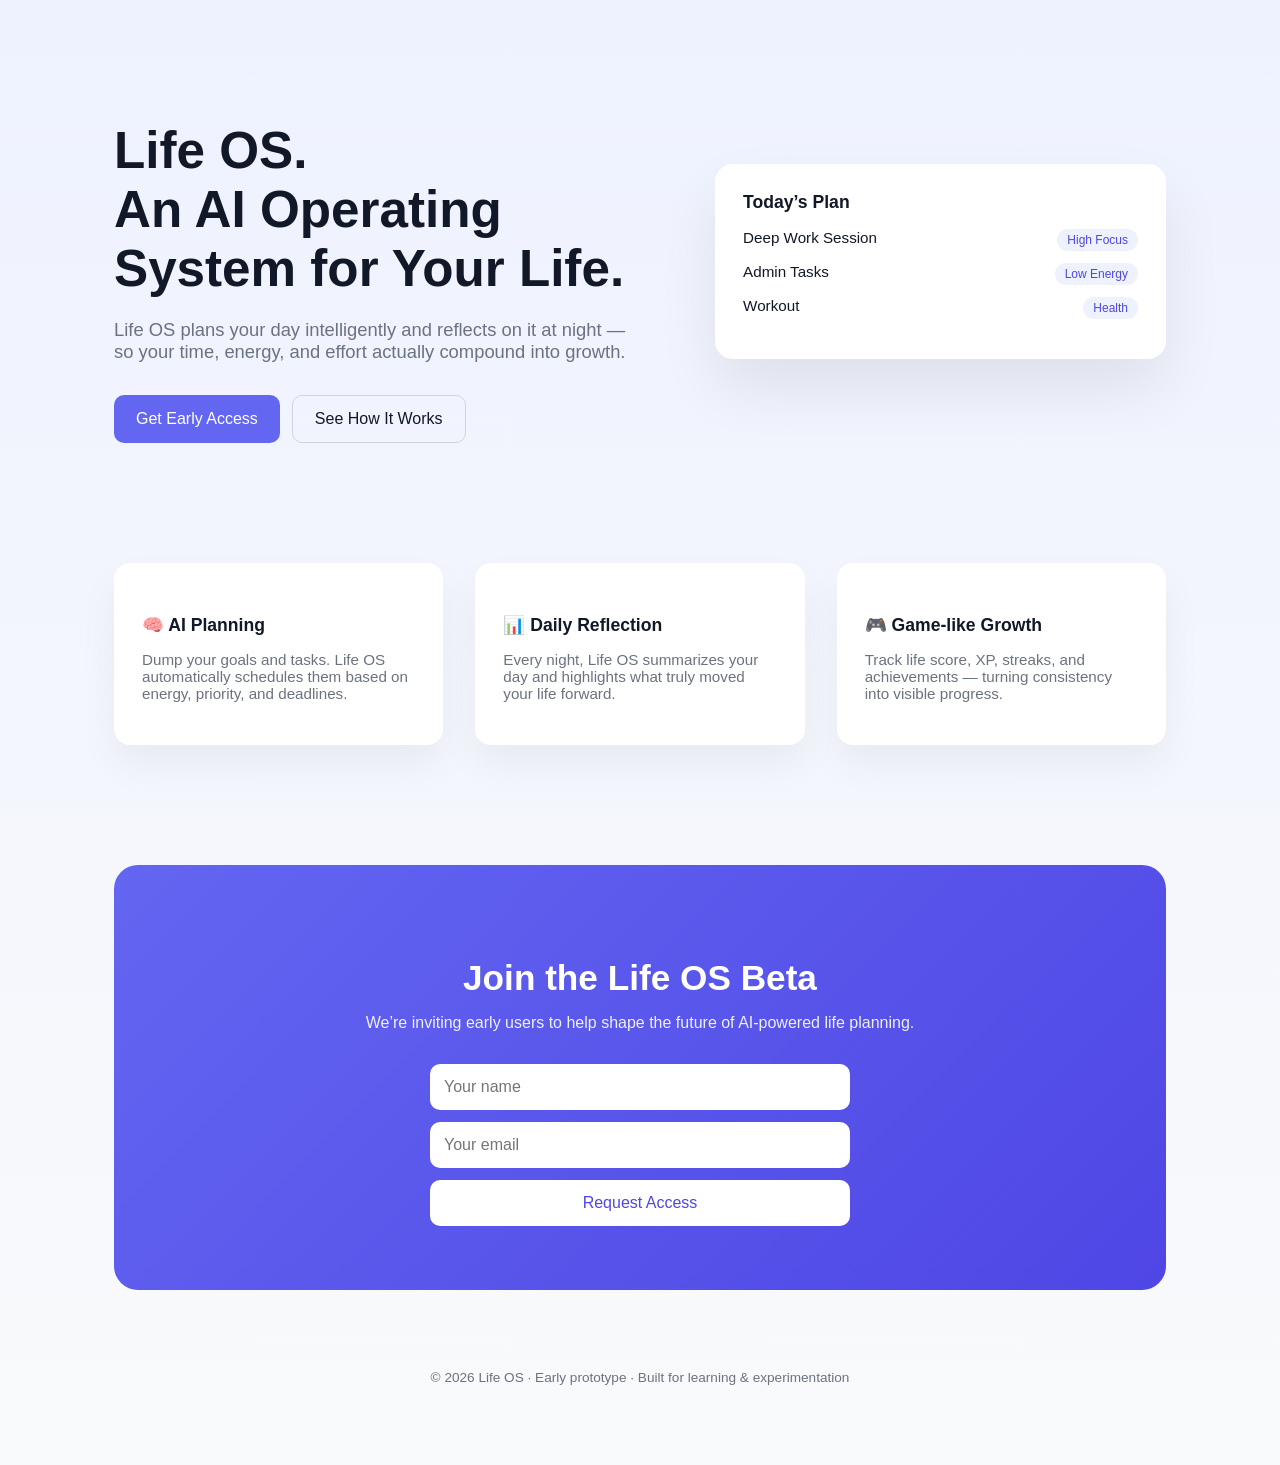
==== index.html @ cc6b36b6 "add index" ====
<!DOCTYPE html>
<html lang="en">

<head>
    <meta charset="UTF-8" />
    <title>Life OS — AI Life Operating System</title>
    <meta name="viewport" content="width=device-width, initial-scale=1.0" />

    <style>
        :root {
            --primary: #6366f1;
            --primary-dark: #4f46e5;
            --bg: #f9fafb;
            --text: #111827;
            --muted: #6b7280;
            --card: #ffffff;
        }

        * {
            box-sizing: border-box;
        }

        body {
            margin: 0;
            font-family: -apple-system, BlinkMacSystemFont, "Segoe UI", Roboto, sans-serif;
            background: linear-gradient(180deg, #eef2ff, #f9fafb);
            color: var(--text);
        }

        .container {
            max-width: 1100px;
            margin: 0 auto;
            padding: 80px 24px;
        }

        /* ---------- HERO ---------- */

        .hero {
            display: grid;
            grid-template-columns: 1.2fr 1fr;
            gap: 60px;
            align-items: center;
            margin-bottom: 120px;
        }

        .hero h1 {
            font-size: 3.2rem;
            line-height: 1.15;
            margin-bottom: 20px;
        }

        .hero p {
            font-size: 1.15rem;
            color: var(--muted);
            margin-bottom: 32px;
            max-width: 520px;
        }

        .cta {
            display: flex;
            gap: 12px;
            flex-wrap: wrap;
        }

        .btn-primary {
            background: var(--primary);
            color: white;
            border: none;
            padding: 14px 22px;
            font-size: 1rem;
            border-radius: 10px;
            cursor: pointer;
        }

        .btn-primary:hover {
            background: var(--primary-dark);
        }

        .btn-secondary {
            background: transparent;
            border: 1px solid #d1d5db;
            padding: 14px 22px;
            font-size: 1rem;
            border-radius: 10px;
            color: var(--text);
        }

        /* ---------- HERO CARD ---------- */

        .preview {
            background: var(--card);
            border-radius: 18px;
            padding: 28px;
            box-shadow: 0 30px 60px rgba(0, 0, 0, 0.08);
        }

        .preview h3 {
            margin: 0 0 16px;
            font-size: 1.1rem;
        }

        .preview-item {
            display: flex;
            justify-content: space-between;
            margin-bottom: 12px;
            font-size: 0.95rem;
        }

        .badge {
            background: #eef2ff;
            color: var(--primary-dark);
            padding: 4px 10px;
            border-radius: 999px;
            font-size: 0.75rem;
        }

        /* ---------- FEATURES ---------- */

        .features {
            display: grid;
            grid-template-columns: repeat(3, 1fr);
            gap: 32px;
            margin-bottom: 120px;
        }

        .feature {
            background: var(--card);
            border-radius: 16px;
            padding: 28px;
            box-shadow: 0 20px 40px rgba(0, 0, 0, 0.05);
        }

        .feature h4 {
            margin-bottom: 12px;
            font-size: 1.1rem;
        }

        .feature p {
            color: var(--muted);
            font-size: 0.95rem;
        }

        /* ---------- SIGNUP ---------- */

        .signup {
            background: linear-gradient(135deg, var(--primary), var(--primary-dark));
            border-radius: 24px;
            padding: 64px 32px;
            color: white;
            text-align: center;
        }

        .signup h2 {
            font-size: 2.2rem;
            margin-bottom: 12px;
        }

        .signup p {
            opacity: 0.9;
            margin-bottom: 32px;
        }

        form {
            max-width: 420px;
            margin: 0 auto;
            display: grid;
            gap: 12px;
        }

        input {
            padding: 14px;
            border-radius: 10px;
            border: none;
            font-size: 1rem;
        }

        .signup button {
            background: white;
            color: var(--primary-dark);
            border: none;
            padding: 14px;
            font-size: 1rem;
            border-radius: 10px;
            cursor: pointer;
        }

        footer {
            margin-top: 80px;
            text-align: center;
            font-size: 0.85rem;
            color: var(--muted);
        }

        /* ---------- RESPONSIVE ---------- */

        @media (max-width: 900px) {
            .hero {
                grid-template-columns: 1fr;
            }

            .features {
                grid-template-columns: 1fr;
            }

            .hero h1 {
                font-size: 2.4rem;
            }
        }
    </style>
</head>

<body>
    <div class="container">

        <!-- HERO -->
        <section class="hero">
            <div>
                <h1>Life OS.<br>An AI Operating System for Your Life.</h1>
                <p>
                    Life OS plans your day intelligently and reflects on it at night —
                    so your time, energy, and effort actually compound into growth.
                </p>
                <div class="cta">
                    <button class="btn-primary">Get Early Access</button>
                    <button class="btn-secondary">See How It Works</button>
                </div>
            </div>

            <div class="preview">
                <h3>Today’s Plan</h3>
                <div class="preview-item">
                    <span>Deep Work Session</span>
                    <span class="badge">High Focus</span>
                </div>
                <div class="preview-item">
                    <span>Admin Tasks</span>
                    <span class="badge">Low Energy</span>
                </div>
                <div class="preview-item">
                    <span>Workout</span>
                    <span class="badge">Health</span>
                </div>
            </div>
        </section>

        <!-- FEATURES -->
        <section class="features">
            <div class="feature">
                <h4>🧠 AI Planning</h4>
                <p>
                    Dump your goals and tasks. Life OS automatically schedules them
                    based on energy, priority, and deadlines.
                </p>
            </div>

            <div class="feature">
                <h4>📊 Daily Reflection</h4>
                <p>
                    Every night, Life OS summarizes your day and highlights what truly
                    moved your life forward.
                </p>
            </div>

            <div class="feature">
                <h4>🎮 Game-like Growth</h4>
                <p>
                    Track life score, XP, streaks, and achievements — turning consistency
                    into visible progress.
                </p>
            </div>
        </section>

        <!-- SIGNUP -->
        <section class="signup">
            <h2>Join the Life OS Beta</h2>
            <p>
                We’re inviting early users to help shape the future of AI-powered life planning.
            </p>

            <form>
                <input type="text" placeholder="Your name" required />
                <input type="email" placeholder="Your email" required />
                <button type="submit">Request Access</button>
            </form>
        </section>

        <footer>
            © 2026 Life OS · Early prototype · Built for learning & experimentation
        </footer>

    </div>
</body>

</html>
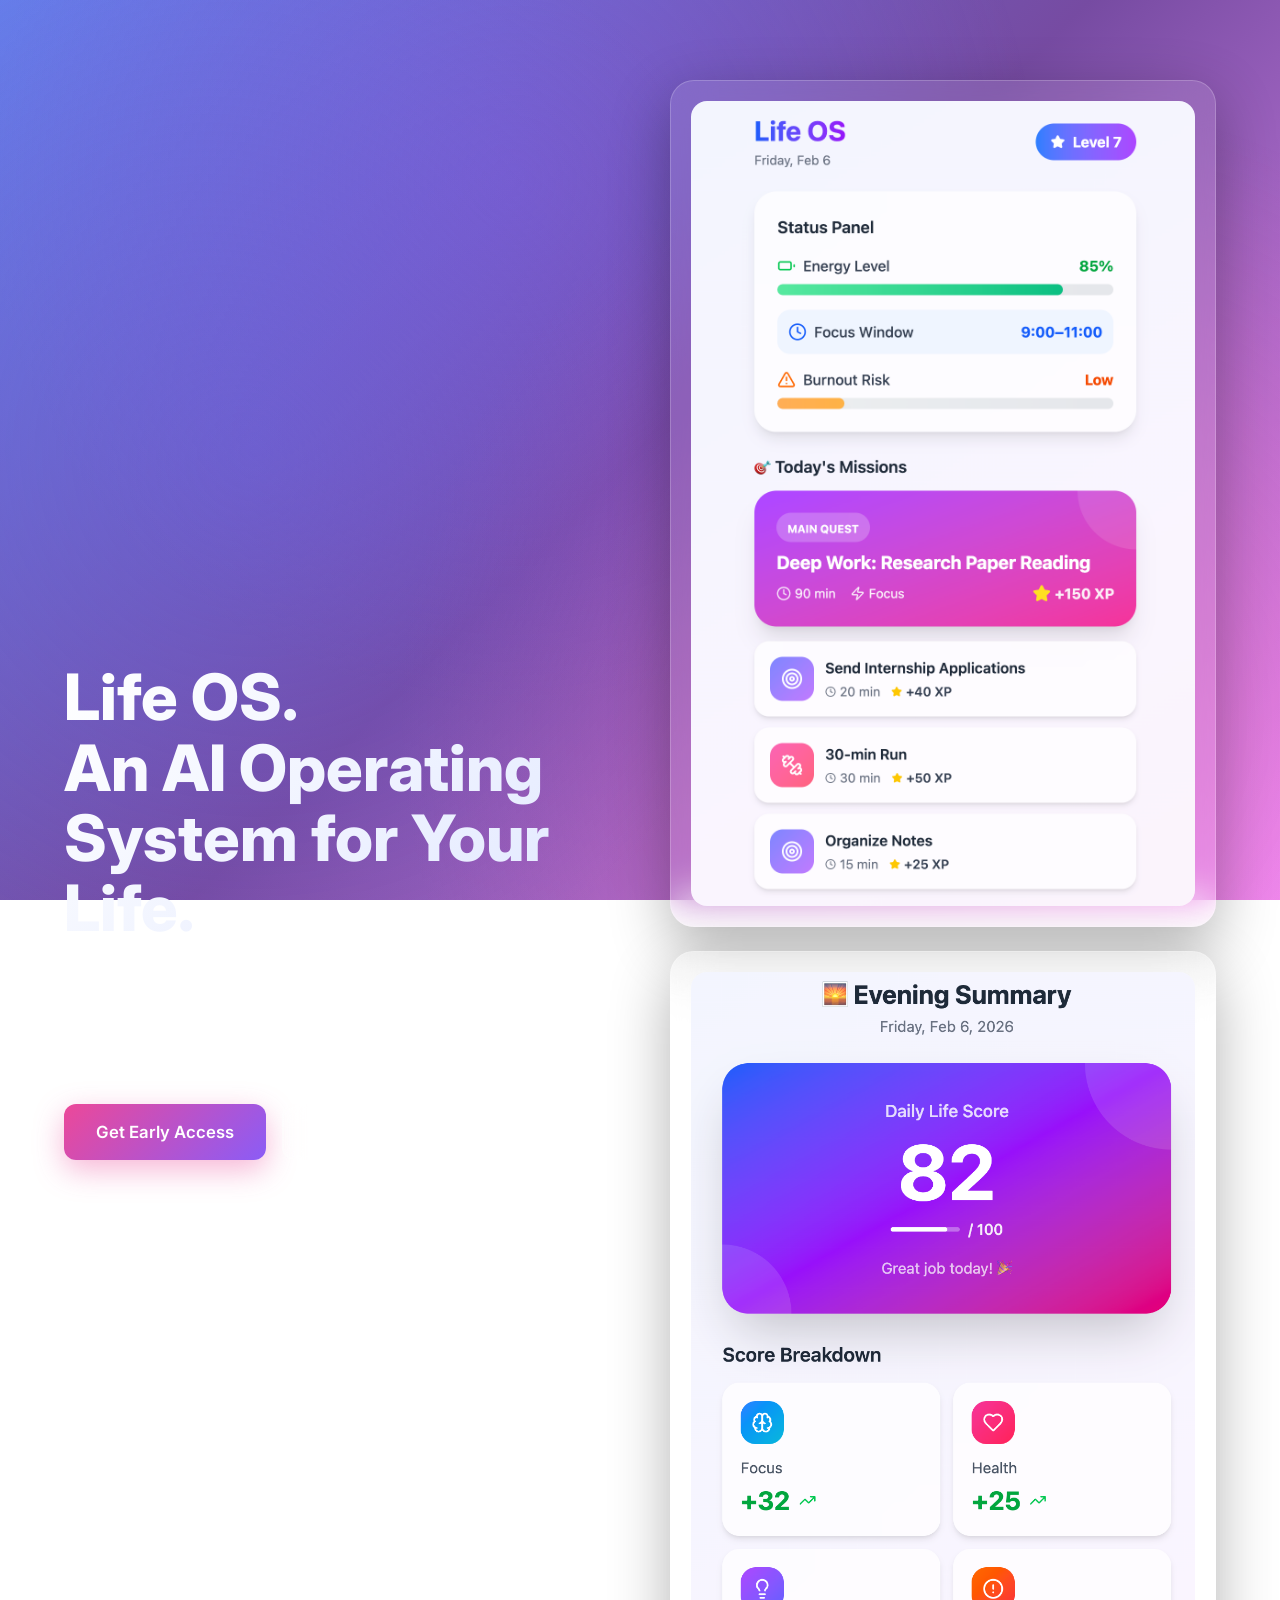
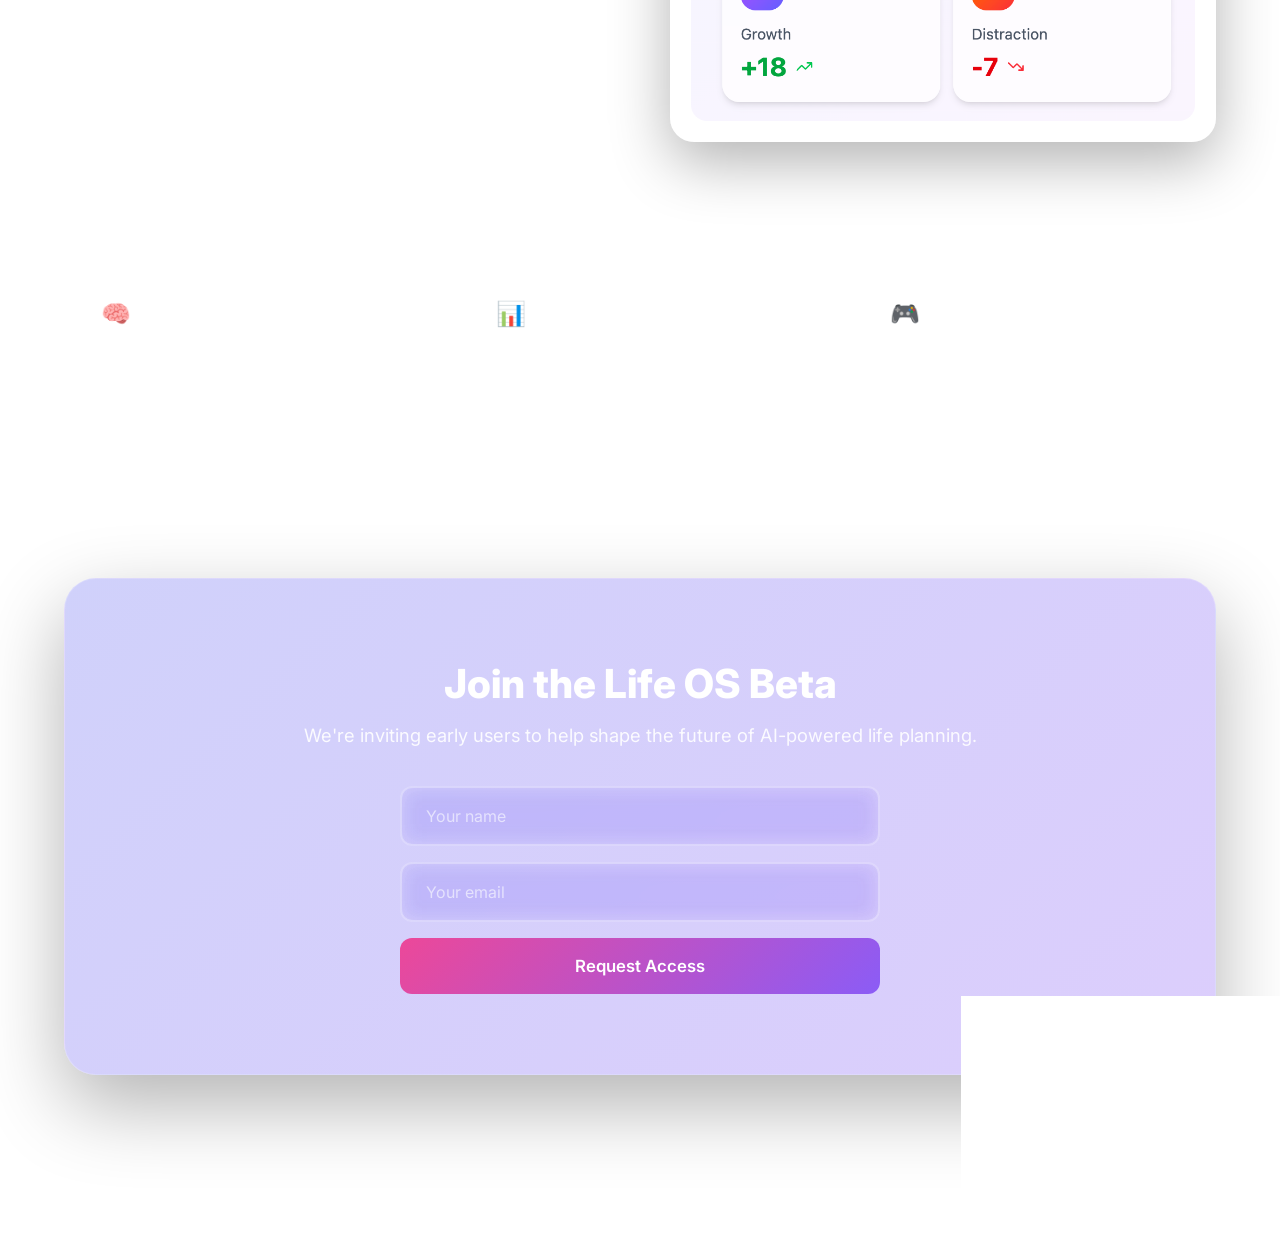
==== commit e3ee8e2f: "add 5" ====
--- a/index.html
+++ b/index.html
@@ -5,117 +5,158 @@
     <meta charset="UTF-8" />
     <title>Life OS — AI Life Operating System</title>
     <meta name="viewport" content="width=device-width, initial-scale=1.0" />
+    <link rel="stylesheet" href="styles.css" />
 
     <style>
         :root {
             --primary: #6366f1;
             --primary-dark: #4f46e5;
-            --bg: #f9fafb;
-            --text: #111827;
-            --muted: #6b7280;
-            --card: #ffffff;
+            --accent: #ec4899;
+            --bg: #0f0f23;
+            --text: #ffffff;
+            --muted: #a1a1aa;
+            --card: #1a1a2e;
         }
 
         * {
             box-sizing: border-box;
+            margin: 0;
+            padding: 0;
         }
 
         body {
-            margin: 0;
-            font-family: -apple-system, BlinkMacSystemFont, "Segoe UI", Roboto, sans-serif;
-            background: linear-gradient(180deg, #eef2ff, #f9fafb);
+            font-family: 'Inter', -apple-system, BlinkMacSystemFont, "Segoe UI", Roboto, sans-serif;
+            background: linear-gradient(135deg, #667eea 0%, #764ba2 50%, #f093fb 100%);
+            background-attachment: fixed;
             color: var(--text);
+            overflow-x: hidden;
+        }
+
+        /* Animated Background Mesh */
+        .bg-mesh {
+            position: fixed;
+            top: 0;
+            left: 0;
+            width: 100%;
+            height: 100%;
+            background:
+                radial-gradient(circle at 20% 50%, rgba(99, 102, 241, 0.3) 0%, transparent 50%),
+                radial-gradient(circle at 80% 80%, rgba(236, 72, 153, 0.3) 0%, transparent 50%),
+                radial-gradient(circle at 40% 20%, rgba(139, 92, 246, 0.3) 0%, transparent 50%);
+            animation: float 20s ease-in-out infinite;
+            z-index: -1;
         }
 
         .container {
-            max-width: 1100px;
+            max-width: 1200px;
             margin: 0 auto;
             padding: 80px 24px;
-        }
-
-        /* ---------- HERO ---------- */
-
+            position: relative;
+            z-index: 1;
+        }
+
+        /* HERO SECTION */
         .hero {
             display: grid;
-            grid-template-columns: 1.2fr 1fr;
+            grid-template-columns: 1fr 1fr;
             gap: 60px;
             align-items: center;
             margin-bottom: 120px;
-        }
-
-        .hero h1 {
-            font-size: 3.2rem;
-            line-height: 1.15;
-            margin-bottom: 20px;
-        }
-
-        .hero p {
-            font-size: 1.15rem;
-            color: var(--muted);
-            margin-bottom: 32px;
-            max-width: 520px;
+            animation: fadeInUp 0.8s ease;
+        }
+
+        .hero-content h1 {
+            font-size: 4rem;
+            line-height: 1.1;
+            margin-bottom: 24px;
+            font-weight: 800;
+            background: linear-gradient(135deg, #ffffff 0%, #e0e7ff 100%);
+            -webkit-background-clip: text;
+            -webkit-text-fill-color: transparent;
+            background-clip: text;
+        }
+
+        .hero-content p {
+            font-size: 1.25rem;
+            color: rgba(255, 255, 255, 0.9);
+            margin-bottom: 40px;
+            line-height: 1.6;
         }
 
         .cta {
             display: flex;
-            gap: 12px;
+            gap: 16px;
             flex-wrap: wrap;
         }
 
+        .btn-primary,
+        .btn-secondary {
+            padding: 16px 32px;
+            font-size: 1.05rem;
+            font-weight: 600;
+            border-radius: 12px;
+            cursor: pointer;
+            border: none;
+            font-family: 'Inter', sans-serif;
+            position: relative;
+            overflow: hidden;
+            transition: all 0.3s ease;
+        }
+
         .btn-primary {
-            background: var(--primary);
+            background: linear-gradient(135deg, #ec4899 0%, #8b5cf6 100%);
             color: white;
-            border: none;
-            padding: 14px 22px;
-            font-size: 1rem;
-            border-radius: 10px;
+            box-shadow: 0 10px 30px rgba(236, 72, 153, 0.4);
+        }
+
+        .btn-primary:hover {
+            transform: translateY(-2px);
+            box-shadow: 0 15px 40px rgba(236, 72, 153, 0.6);
+        }
+
+        .btn-secondary {
+            background: rgba(255, 255, 255, 0.1);
+            backdrop-filter: blur(10px);
+            border: 2px solid rgba(255, 255, 255, 0.3);
+            color: white;
+        }
+
+        .btn-secondary:hover {
+            background: rgba(255, 255, 255, 0.2);
+            transform: translateY(-2px);
+        }
+
+        /* PREVIEW MOCKUPS */
+        .preview-container {
+            display: flex;
+            flex-direction: column;
+            gap: 24px;
+        }
+
+        .mockup-card {
+            background: rgba(255, 255, 255, 0.1);
+            backdrop-filter: blur(20px);
+            border: 1px solid rgba(255, 255, 255, 0.2);
+            border-radius: 24px;
+            padding: 20px;
+            box-shadow: 0 20px 60px rgba(0, 0, 0, 0.3);
+            transition: all 0.4s ease;
             cursor: pointer;
-        }
-
-        .btn-primary:hover {
-            background: var(--primary-dark);
-        }
-
-        .btn-secondary {
-            background: transparent;
-            border: 1px solid #d1d5db;
-            padding: 14px 22px;
-            font-size: 1rem;
-            border-radius: 10px;
-            color: var(--text);
-        }
-
-        /* ---------- HERO CARD ---------- */
-
-        .preview {
-            background: var(--card);
-            border-radius: 18px;
-            padding: 28px;
-            box-shadow: 0 30px 60px rgba(0, 0, 0, 0.08);
-        }
-
-        .preview h3 {
-            margin: 0 0 16px;
-            font-size: 1.1rem;
-        }
-
-        .preview-item {
-            display: flex;
-            justify-content: space-between;
-            margin-bottom: 12px;
-            font-size: 0.95rem;
-        }
-
-        .badge {
-            background: #eef2ff;
-            color: var(--primary-dark);
-            padding: 4px 10px;
-            border-radius: 999px;
-            font-size: 0.75rem;
-        }
-
-        /* ---------- FEATURES ---------- */
-
+            animation: fadeInUp 1s ease;
+        }
+
+        .mockup-card:hover {
+            transform: translateY(-8px) scale(1.02);
+            box-shadow: 0 30px 80px rgba(0, 0, 0, 0.4);
+        }
+
+        .mockup-card img {
+            width: 100%;
+            border-radius: 16px;
+            display: block;
+        }
+
+        /* FEATURES */
         .features {
             display: grid;
             grid-template-columns: repeat(3, 1fr);
@@ -124,75 +165,116 @@
         }
 
         .feature {
-            background: var(--card);
-            border-radius: 16px;
-            padding: 28px;
-            box-shadow: 0 20px 40px rgba(0, 0, 0, 0.05);
+            background: rgba(255, 255, 255, 0.1);
+            backdrop-filter: blur(20px);
+            border: 1px solid rgba(255, 255, 255, 0.2);
+            border-radius: 20px;
+            padding: 36px;
+            transition: all 0.3s ease;
+            animation: fadeInUp 1.2s ease;
+        }
+
+        .feature:hover {
+            transform: translateY(-8px);
+            background: rgba(255, 255, 255, 0.15);
+            box-shadow: 0 20px 50px rgba(0, 0, 0, 0.3);
         }
 
         .feature h4 {
-            margin-bottom: 12px;
-            font-size: 1.1rem;
+            font-size: 1.5rem;
+            margin-bottom: 16px;
+            font-weight: 700;
         }
 
         .feature p {
-            color: var(--muted);
-            font-size: 0.95rem;
-        }
-
-        /* ---------- SIGNUP ---------- */
-
+            color: rgba(255, 255, 255, 0.8);
+            font-size: 1rem;
+            line-height: 1.6;
+        }
+
+        /* SIGNUP */
         .signup {
-            background: linear-gradient(135deg, var(--primary), var(--primary-dark));
-            border-radius: 24px;
-            padding: 64px 32px;
-            color: white;
+            background: linear-gradient(135deg, rgba(99, 102, 241, 0.3), rgba(139, 92, 246, 0.3));
+            backdrop-filter: blur(20px);
+            border: 1px solid rgba(255, 255, 255, 0.2);
+            border-radius: 32px;
+            padding: 80px 48px;
             text-align: center;
+            box-shadow: 0 30px 80px rgba(0, 0, 0, 0.3);
         }
 
         .signup h2 {
-            font-size: 2.2rem;
-            margin-bottom: 12px;
+            font-size: 2.5rem;
+            margin-bottom: 16px;
+            font-weight: 800;
         }
 
         .signup p {
+            font-size: 1.15rem;
             opacity: 0.9;
-            margin-bottom: 32px;
+            margin-bottom: 40px;
         }
 
         form {
-            max-width: 420px;
+            max-width: 480px;
             margin: 0 auto;
             display: grid;
-            gap: 12px;
+            gap: 16px;
         }
 
         input {
-            padding: 14px;
-            border-radius: 10px;
+            padding: 18px 24px;
+            border-radius: 12px;
+            border: 2px solid rgba(255, 255, 255, 0.3);
+            font-size: 1rem;
+            font-family: 'Inter', sans-serif;
+            background: rgba(255, 255, 255, 0.1);
+            backdrop-filter: blur(10px);
+            color: white;
+            transition: all 0.3s ease;
+        }
+
+        input::placeholder {
+            color: rgba(255, 255, 255, 0.6);
+        }
+
+        input:focus {
+            outline: none;
+            border-color: rgba(236, 72, 153, 0.8);
+            background: rgba(255, 255, 255, 0.15);
+        }
+
+        .signup button {
+            background: linear-gradient(135deg, #ec4899 0%, #8b5cf6 100%);
+            color: white;
             border: none;
-            font-size: 1rem;
-        }
-
-        .signup button {
-            background: white;
-            color: var(--primary-dark);
-            border: none;
-            padding: 14px;
-            font-size: 1rem;
-            border-radius: 10px;
+            padding: 18px 24px;
+            font-size: 1.05rem;
+            font-weight: 600;
+            border-radius: 12px;
             cursor: pointer;
+            transition: all 0.3s ease;
+            font-family: 'Inter', sans-serif;
+        }
+
+        .signup button:hover {
+            transform: translateY(-2px);
+            box-shadow: 0 15px 40px rgba(236, 72, 153, 0.5);
+        }
+
+        .signup button:disabled {
+            opacity: 0.6;
+            cursor: not-allowed;
         }
 
         footer {
             margin-top: 80px;
             text-align: center;
-            font-size: 0.85rem;
-            color: var(--muted);
-        }
-
-        /* ---------- RESPONSIVE ---------- */
-
+            font-size: 0.9rem;
+            color: rgba(255, 255, 255, 0.6);
+        }
+
+        /* RESPONSIVE */
         @media (max-width: 900px) {
             .hero {
                 grid-template-columns: 1fr;
@@ -202,49 +284,43 @@
                 grid-template-columns: 1fr;
             }
 
-            .hero h1 {
-                font-size: 2.4rem;
+            .hero-content h1 {
+                font-size: 2.5rem;
             }
         }
     </style>
 </head>
 
 <body>
+    <div class="bg-mesh"></div>
+
     <div class="container">
-
         <!-- HERO -->
         <section class="hero">
-            <div>
+            <div class="hero-content">
                 <h1>Life OS.<br>An AI Operating System for Your Life.</h1>
                 <p>
                     Life OS plans your day intelligently and reflects on it at night —
                     so your time, energy, and effort actually compound into growth.
                 </p>
                 <div class="cta">
-                    <button class="btn-primary">Get Early Access</button>
-                    <button class="btn-secondary">See How It Works</button>
+                    <button class="btn-primary" onclick="handleEarlyAccess()">Get Early Access</button>
+                    <button class="btn-secondary" onclick="scrollToFeatures()">See How It Works</button>
                 </div>
             </div>
 
-            <div class="preview">
-                <h3>Today’s Plan</h3>
-                <div class="preview-item">
-                    <span>Deep Work Session</span>
-                    <span class="badge">High Focus</span>
+            <div class="preview-container">
+                <div class="mockup-card floating">
+                    <img src="img/image.png" alt="Life OS Daily Planning Interface" />
                 </div>
-                <div class="preview-item">
-                    <span>Admin Tasks</span>
-                    <span class="badge">Low Energy</span>
-                </div>
-                <div class="preview-item">
-                    <span>Workout</span>
-                    <span class="badge">Health</span>
+                <div class="mockup-card floating" style="animation-delay: 0.5s;">
+                    <img src="img/image2.png" alt="Life OS Evening Summary" />
                 </div>
             </div>
         </section>
 
         <!-- FEATURES -->
-        <section class="features">
+        <section class="features" id="features">
             <div class="feature">
                 <h4>🧠 AI Planning</h4>
                 <p>
@@ -274,21 +350,73 @@
         <section class="signup">
             <h2>Join the Life OS Beta</h2>
             <p>
-                We’re inviting early users to help shape the future of AI-powered life planning.
+                We're inviting early users to help shape the future of AI-powered life planning.
             </p>
 
-            <form>
-                <input type="text" placeholder="Your name" required />
-                <input type="email" placeholder="Your email" required />
-                <button type="submit">Request Access</button>
+            <form onsubmit="handleFormSubmit(event)">
+                <input type="text" id="name" placeholder="Your name" required />
+                <input type="email" id="email" placeholder="Your email" required />
+                <button type="submit" id="submitBtn">Request Access</button>
             </form>
         </section>
 
         <footer>
             © 2026 Life OS · Early prototype · Built for learning & experimentation
         </footer>
-
     </div>
+
+    <script>
+        function showToast(message, type = 'success') {
+            const toast = document.createElement('div');
+            toast.className = `toast ${type}`;
+            toast.innerHTML = `
+                <span class="toast-icon">${type === 'success' ? '✅' : 'ℹ️'}</span>
+                <span class="toast-message">${message}</span>
+            `;
+            document.body.appendChild(toast);
+
+            setTimeout(() => {
+                toast.style.animation = 'slideInRight 0.3s ease reverse';
+                setTimeout(() => toast.remove(), 300);
+            }, 3000);
+        }
+
+        function handleEarlyAccess() {
+            showToast('Scroll down to join the beta!', 'info');
+            setTimeout(() => {
+                document.querySelector('.signup').scrollIntoView({ behavior: 'smooth' });
+            }, 500);
+        }
+
+        function scrollToFeatures() {
+            const features = document.getElementById('features');
+            features.scrollIntoView({ behavior: 'smooth' });
+
+            setTimeout(() => {
+                features.style.animation = 'pulse 0.5s ease';
+            }, 500);
+        }
+
+        function handleFormSubmit(event) {
+            event.preventDefault();
+
+            const btn = document.getElementById('submitBtn');
+            const originalText = btn.textContent;
+
+            btn.disabled = true;
+            btn.innerHTML = '<span class="spinner"></span> Submitting...';
+
+            setTimeout(() => {
+                btn.disabled = false;
+                btn.textContent = originalText;
+
+                showToast('🎉 Welcome to Life OS! Check your email for next steps.', 'success');
+
+                document.getElementById('name').value = '';
+                document.getElementById('email').value = '';
+            }, 1500);
+        }
+    </script>
 </body>
 
 </html>
--- a/styles.css
+++ b/styles.css
@@ -0,0 +1,250 @@
+/* ========================================
+   SHARED DESIGN SYSTEM - LifeOS Landing Pages
+   ======================================== */
+
+@import url('https://fonts.googleapis.com/css2?family=Inter:wght@400;500;600;700;800&display=swap');
+
+/* ========================================
+   CSS CUSTOM PROPERTIES
+   ======================================== */
+
+:root {
+    /* Animation Timings */
+    --transition-fast: 0.15s ease;
+    --transition-normal: 0.3s ease;
+    --transition-slow: 0.5s ease;
+    
+    /* Shadows */
+    --shadow-sm: 0 2px 8px rgba(0, 0, 0, 0.08);
+    --shadow-md: 0 8px 24px rgba(0, 0, 0, 0.12);
+    --shadow-lg: 0 20px 40px rgba(0, 0, 0, 0.15);
+    --shadow-xl: 0 30px 60px rgba(0, 0, 0, 0.2);
+    
+    /* Glass Effect */
+    --glass-bg: rgba(255, 255, 255, 0.1);
+    --glass-border: rgba(255, 255, 255, 0.2);
+}
+
+/* ========================================
+   ANIMATIONS
+   ======================================== */
+
+@keyframes fadeInUp {
+    from {
+        opacity: 0;
+        transform: translateY(30px);
+    }
+    to {
+        opacity: 1;
+        transform: translateY(0);
+    }
+}
+
+@keyframes float {
+    0%, 100% {
+        transform: translateY(0px);
+    }
+    50% {
+        transform: translateY(-20px);
+    }
+}
+
+@keyframes pulse {
+    0%, 100% {
+        transform: scale(1);
+    }
+    50% {
+        transform: scale(1.05);
+    }
+}
+
+@keyframes shimmer {
+    0% {
+        background-position: -1000px 0;
+    }
+    100% {
+        background-position: 1000px 0;
+    }
+}
+
+@keyframes ripple {
+    0% {
+        transform: scale(0);
+        opacity: 1;
+    }
+    100% {
+        transform: scale(4);
+        opacity: 0;
+    }
+}
+
+@keyframes slideInRight {
+    from {
+        opacity: 0;
+        transform: translateX(50px);
+    }
+    to {
+        opacity: 1;
+        transform: translateX(0);
+    }
+}
+
+@keyframes bounce {
+    0%, 100% {
+        transform: translateY(0);
+    }
+    50% {
+        transform: translateY(-10px);
+    }
+}
+
+@keyframes glow {
+    0%, 100% {
+        box-shadow: 0 0 20px rgba(99, 102, 241, 0.5);
+    }
+    50% {
+        box-shadow: 0 0 40px rgba(99, 102, 241, 0.8);
+    }
+}
+
+/* ========================================
+   BUTTON INTERACTIONS
+   ======================================== */
+
+.btn-interactive {
+    position: relative;
+    overflow: hidden;
+    transition: all var(--transition-normal);
+    transform: translateY(0);
+}
+
+.btn-interactive:hover {
+    transform: translateY(-2px);
+    box-shadow: var(--shadow-lg);
+}
+
+.btn-interactive:active {
+    transform: translateY(0) scale(0.98);
+}
+
+.btn-interactive::before {
+    content: '';
+    position: absolute;
+    top: 50%;
+    left: 50%;
+    width: 0;
+    height: 0;
+    border-radius: 50%;
+    background: rgba(255, 255, 255, 0.5);
+    transform: translate(-50%, -50%);
+    transition: width 0.6s, height 0.6s;
+}
+
+.btn-interactive:active::before {
+    width: 300px;
+    height: 300px;
+}
+
+/* ========================================
+   TOAST NOTIFICATION
+   ======================================== */
+
+.toast {
+    position: fixed;
+    top: 24px;
+    right: 24px;
+    background: white;
+    padding: 16px 24px;
+    border-radius: 12px;
+    box-shadow: var(--shadow-xl);
+    display: flex;
+    align-items: center;
+    gap: 12px;
+    z-index: 1000;
+    animation: slideInRight 0.3s ease;
+    font-family: 'Inter', sans-serif;
+}
+
+.toast.success {
+    border-left: 4px solid #10b981;
+}
+
+.toast.info {
+    border-left: 4px solid #3b82f6;
+}
+
+.toast-icon {
+    font-size: 24px;
+}
+
+.toast-message {
+    font-size: 14px;
+    color: #374151;
+    font-weight: 500;
+}
+
+/* ========================================
+   GLASSMORPHISM CARD
+   ======================================== */
+
+.glass-card {
+    background: var(--glass-bg);
+    backdrop-filter: blur(10px);
+    -webkit-backdrop-filter: blur(10px);
+    border: 1px solid var(--glass-border);
+    border-radius: 20px;
+    box-shadow: var(--shadow-lg);
+}
+
+/* ========================================
+   UTILITY CLASSES
+   ======================================== */
+
+.fade-in-up {
+    animation: fadeInUp 0.6s ease forwards;
+}
+
+.floating {
+    animation: float 3s ease-in-out infinite;
+}
+
+.pulse-animation {
+    animation: pulse 2s ease-in-out infinite;
+}
+
+.gradient-text {
+    background: linear-gradient(135deg, #667eea 0%, #764ba2 100%);
+    -webkit-background-clip: text;
+    -webkit-text-fill-color: transparent;
+    background-clip: text;
+}
+
+/* ========================================
+   LOADING SPINNER
+   ======================================== */
+
+.spinner {
+    width: 20px;
+    height: 20px;
+    border: 3px solid rgba(255, 255, 255, 0.3);
+    border-top-color: white;
+    border-radius: 50%;
+    animation: spin 0.8s linear infinite;
+    display: inline-block;
+}
+
+@keyframes spin {
+    to { transform: rotate(360deg); }
+}
+
+/* ========================================
+   RESPONSIVE UTILITIES
+   ======================================== */
+
+@media (max-width: 768px) {
+    .toast {
+        right: 12px;
+        left: 12px;
+        top: 12px;
+    }
+}
